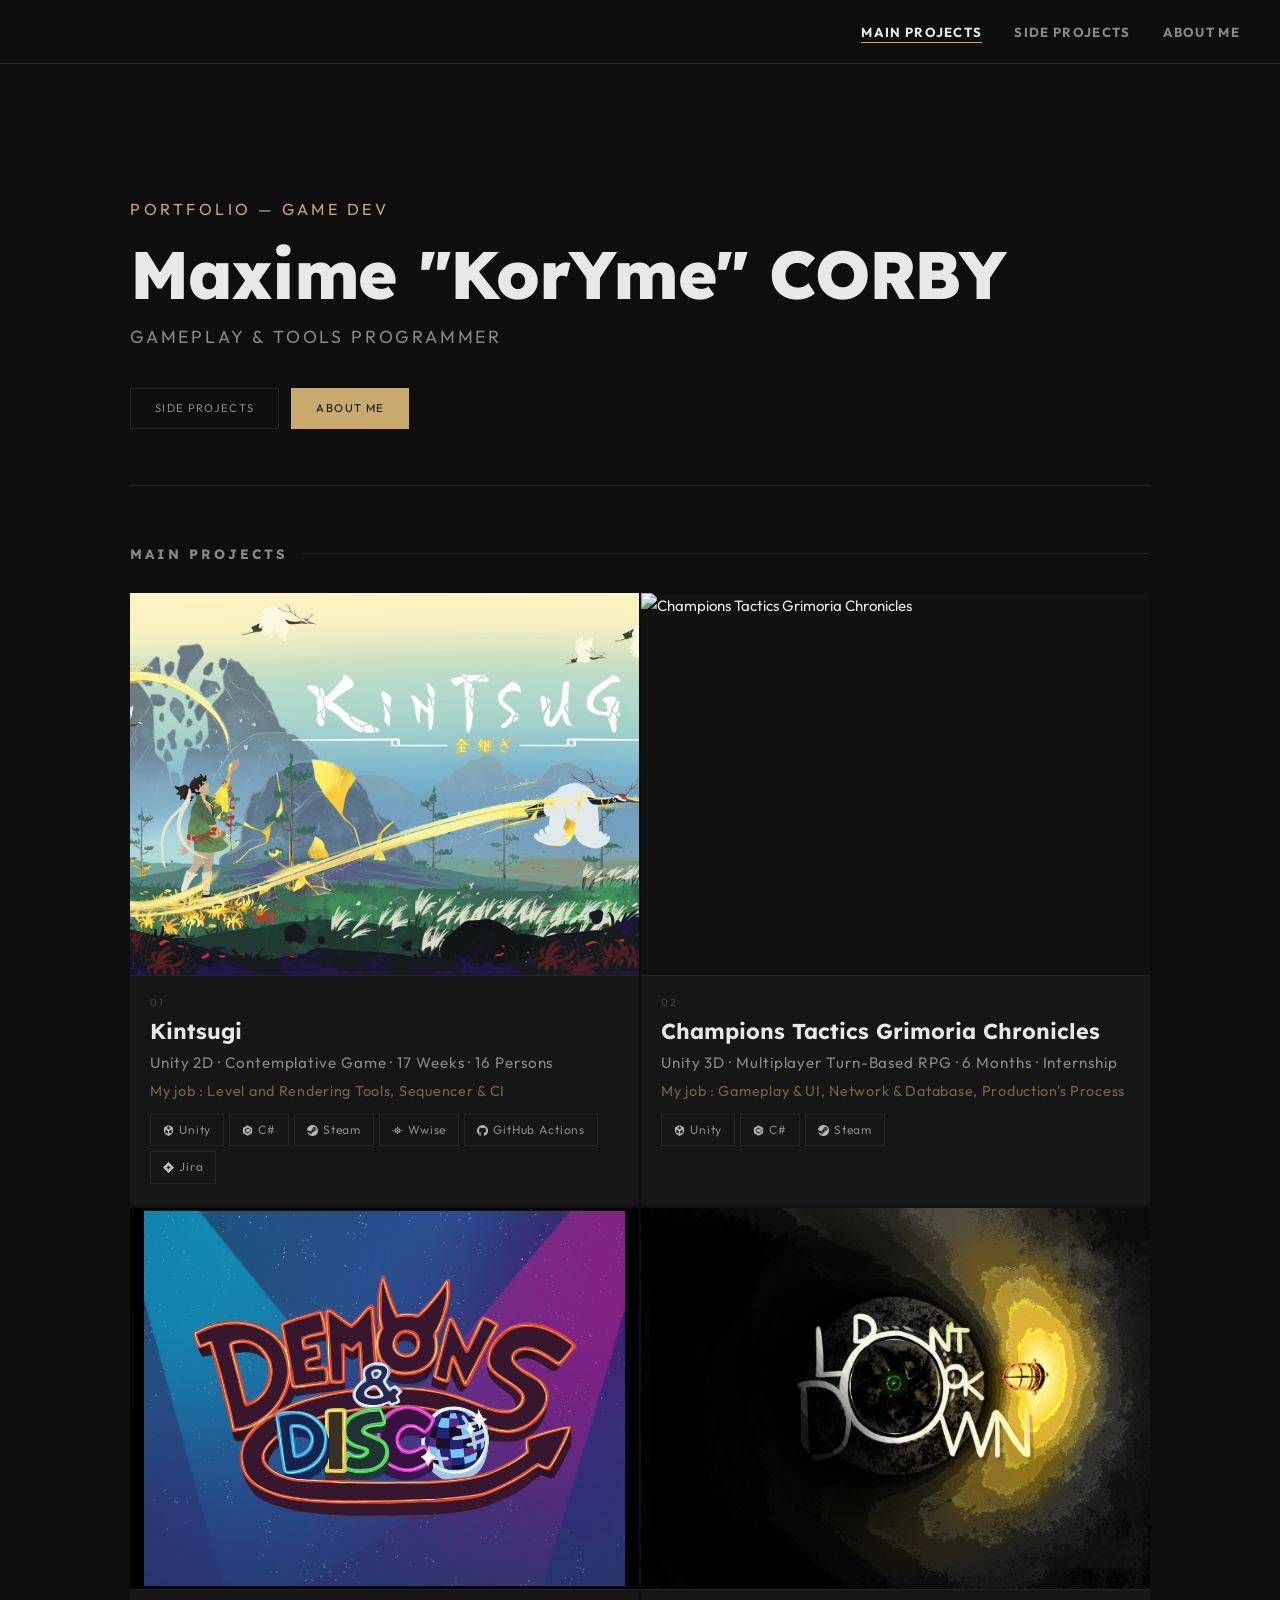
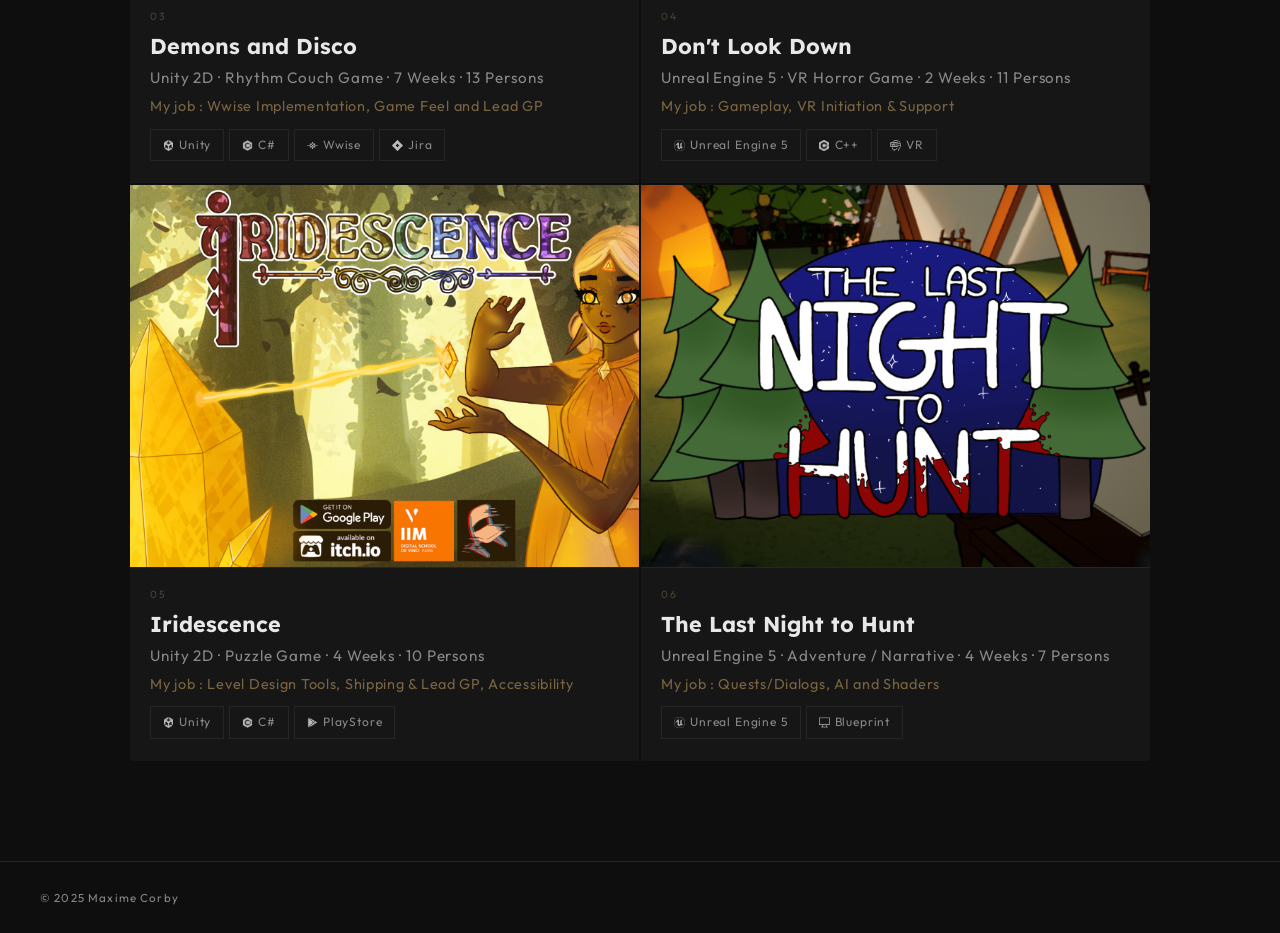
==== index.html @ 804dc87a "Removing unused variable" ====
<!DOCTYPE html>
<html lang="en">
<head>
  <meta charset="UTF-8"/>
  <meta name="viewport" content="width=device-width, initial-scale=1.0"/>
  <title>Maxime CORBY — Gameplay &amp; Tools Programmer</title>
  <link rel="icon" type="image/png" href="assets/about/photo.png">
  <link rel="stylesheet" href="style.css"/>
</head>
<body>

<nav>
  <ul class="nav-links">
    <li><a href="index.html">Main Projects</a></li>
    <li><a href="side-projects.html">Side Projects</a></li>
    <li><a href="about.html">About Me</a></li>
  </ul>
</nav>

<main class="page">
  <section class="hero reveal">
    <p class="hero-label">Portfolio — Game Dev</p>
    <h1>Maxime "KorYme" CORBY</h1>
    <p class="hero-sub">Gameplay &amp; Tools Programmer</p>
    <div class="hero-cta">
      <a href="side-projects.html" class="btn">Side Projects</a>
      <a href="about.html" class="btn primary">About Me</a>
    </div>
  </section>

  <div class="section-title reveal">Main Projects</div>
  <div class="project-grid two-col" id="main-grid"></div>
</main>

<footer>
  <span>© 2025 Maxime Corby</span>
</footer>
<div class="back-top">↑</div>

<script src="main.js"></script>
<script>
async function buildGrid() {
  const data = await fetch('projects.json').then(r => r.json());
  const grid = document.getElementById('main-grid');
  data.projects.filter(p => p.category === 'main').forEach((p, i) => {
    let thumb = `<div class="thumb-ph">[ ${p.title} ]</div>`;
    if (p.thumbnail) {
      if (p.thumbnailGif) {
        thumb = `<img class="img-still" src="${p.thumbnail}" alt="${p.title}" loading="lazy">
             <img class="img-gif"   src="${p.thumbnailGif}" alt="${p.title}" loading="lazy">`;
      } else {
        thumb = `<img src="${p.thumbnail}" alt="${p.title}" loading="lazy" style="width:100%;height:100%;object-fit:cover;">`;
      }
    }
    const techBadges = techBadgeHTML(p.technologies, 'tech-badge');

    const a = document.createElement('a');
    a.href = `project.html?id=${p.id}`;
    a.className = 'card reveal' + (i>0 ? ` rd${Math.min(i,3)}` : '');
    a.innerHTML = `
      <div class="card-thumb">
        ${thumb}
      </div>
      <div class="card-body">
        <div class="card-idx">${String(i+1).padStart(2,'0')}</div>
        <div class="card-title">${p.title}</div>
        <div class="card-meta">${p.engine} · ${p.genre} · ${p.duration} · ${p.teamSize}</div>
        <div class="card-role">My job : ${p.role}</div>
        <div class="card-tech-row">${techBadges}</div>
      </div>`;
    grid.appendChild(a);
  });
  revealAll(grid);
}
buildGrid();
</script>
</body>
</html>
---- style.css ----
/* ============================================================
   MAXIME CORBY — Portfolio V3
   DA : Space Mono + Syne, dark #0e0e0e, accent gold
   ============================================================ */

@import url('https://fonts.googleapis.com/css2?family=Lexend:wght@400;600;700;800&family=Outfit:wght@400;600;700;800&display=swap');

:root {
  --bg:       #0e0e0e;
  --surface:  #161616;
  --border:   #252525;
  --text:     #e8e8e8;
  --mi-muted: #b6b6b6;
  --muted:    #888;
  --accent:   #c8a96e;
  --accent-d: #7a6540;
  --fs:       'Lexend', sans-serif;
  --fm:       'Outfit', sans-serif;
  --nav-h:    64px;
  --max-w:    1100px;
  --ease:     cubic-bezier(.25,.46,.45,.94);
}

*, *::before, *::after { box-sizing: border-box; margin: 0; padding: 0; }
html { scroll-behavior: smooth; }
body {
  background: var(--bg);
  color: var(--text);
  font-family: var(--fm);
  font-size: 15px;
  line-height: 1.7;
  -webkit-font-smoothing: antialiased;
  overflow-x: hidden;
}
img { display: block; max-width: 100%; }
a   { color: inherit; text-decoration: none; }

/* ── NAV ───────────────────────────────────────────── */
nav {
  position: fixed; top: 0; left: 0; right: 0;
  height: var(--nav-h);
  display: flex; align-items: center; justify-content: flex-end;
  gap: 48px; 
  padding: 0 40px;
  background: rgba(14,14,14,.9);
  backdrop-filter: blur(12px);
  border-bottom: 1px solid var(--border);
  z-index: 100;
}
.nav-logo {
  font-family: var(--fs); font-weight: 800; font-size: 1.05rem;
  letter-spacing: .06em; text-transform: uppercase;
  transition: color .2s;
}
.nav-logo:hover { color: var(--accent); }
.nav-links { display: flex; gap: 32px; list-style: none; }
.nav-links a {
  font-size: .82rem; letter-spacing: .1em; text-transform: uppercase;
  color: var(--muted); position: relative; transition: color .2s; font-weight: 700;
}
.nav-links a::after {
  content: ''; position: absolute; bottom: -3px; left: 0; right: 0;
  height: 1px; background: var(--accent);
  transform: scaleX(0); transition: transform .25s var(--ease);
}
.nav-links a:hover, .nav-links a.active { color: var(--text); }
.nav-links a:hover::after, .nav-links a.active::after { transform: scaleX(1); }

/* ── PAGE WRAPPER ──────────────────────────────────── */
.page {
  padding-top: calc(var(--nav-h) + 60px);
  padding-bottom: 100px;
  max-width: var(--max-w);
  margin: 0 auto;
  padding-left: 40px;
  padding-right: 40px;
}

/* ── HERO ──────────────────────────────────────────── */
.hero { padding: 72px 0 56px; border-bottom: 1px solid var(--border); margin-bottom: 56px; }
.hero-label {
  font-size: 1rem; letter-spacing: .22em; text-transform: uppercase;
  color: var(--accent); margin-bottom: 16px;
}
.hero h1 {
  font-family: var(--fs); font-size: clamp(2.6rem,5.5vw,4.2rem);
  font-weight: 800; letter-spacing: -.02em; line-height: 1.05; margin-bottom: 12px;
}
.hero-sub {
  font-size: 1.1rem; letter-spacing: .16em; text-transform: uppercase;
  color: var(--muted); margin-bottom: 36px;
}
.hero-cta { display: flex; gap: 12px; flex-wrap: wrap; }

/* ── BUTTONS ───────────────────────────────────────── */
.btn {
  display: inline-block; padding: 10px 24px;
  font-family: var(--fm); font-size: .7rem; letter-spacing: .12em; text-transform: uppercase;
  border: 1px solid var(--border); color: var(--muted);
  transition: border-color .2s, color .2s, background .2s;
}
.btn:hover { border-color: var(--accent); color: var(--accent); }
.btn.primary { background: var(--accent); border-color: var(--accent); color: #0e0e0e; }
.btn.primary:hover { background: transparent; color: var(--accent); }

.btn-link {
  background: var(--accent);
  border-color: var(--accent);
  color: #0e0e0e;
}
.btn-link:hover {
  background: transparent;
  color: var(--accent);
}

/* ── SECTION TITLE ─────────────────────────────────── */
.section-title {
  font-family: var(--fs); font-size: .85rem; font-weight: 700;
  letter-spacing: .22em; text-transform: uppercase; color: var(--muted);
  margin-bottom: 28px;
  display: flex; align-items: center; gap: 14px;
}
.section-title::after { content: ''; flex: 1; height: 1px; background: var(--border); }

/* ── PROJECT GRID ──────────────────────────────────── */
.project-grid {
  display: grid; grid-template-columns: repeat(auto-fill, minmax(320px, 1fr));
  gap: 2px;
}
.project-grid.two-col   { grid-template-columns: repeat(2, 1fr); }
.project-grid.three-col { grid-template-columns: repeat(3, 1fr); }

/* ── CARD ──────────────────────────────────────────── */
.card {
  display: block; background: var(--surface);
  position: relative; overflow: hidden; cursor: pointer;
}

/* Thumbnail */
.card-thumb {
  position: relative; aspect-ratio: 4/3; overflow: hidden; background: #111;
}
.card-thumb .img-still,
.card-thumb .img-gif {
  position: absolute; inset: 0; width: 100%; height: 100%;
  object-fit: cover;
  transition: transform .6s var(--ease), opacity .3s;
}
.card-thumb .img-gif   { opacity: 0; }
.card-thumb .img-still { opacity: 1; }
.card:hover .card-thumb .img-gif   { opacity: 1; }
.card:hover .card-thumb .img-still { opacity: 0; }
.card:hover .card-thumb .img-still,
.card:hover .card-thumb .img-gif   { transform: scale(1.04); }

/* Dark overlay on hover */
.card-thumb::after {
  content: ''; position: absolute; inset: 0;
  background: rgba(14,14,14,.55); opacity: 0; transition: opacity .3s;
  z-index: 1;
}
.card:hover .card-thumb::after { opacity: 1; }

/* Overlay info — titre + meta visible au hover */
.card-overlay {
  position: absolute; inset: 0; z-index: 2;
  display: flex; flex-direction: column; justify-content: flex-end;
  padding: 20px;
  opacity: 0; transform: translateY(8px);
  transition: opacity .3s var(--ease), transform .3s var(--ease);
}
.card:hover .card-overlay { opacity: 1; transform: translateY(0); }
.card-overlay-title {
  font-family: var(--fs); font-size: 1.25rem; font-weight: 800;
  color: #fff; line-height: 1.15; margin-bottom: 4px;
  text-shadow: 0 1px 8px rgba(0,0,0,.8);
}
.card-overlay-meta {
  font-size: .75rem; letter-spacing: .08em; color: rgba(255,255,255,.7);
  text-shadow: 0 1px 6px rgba(0,0,0,.8);
}
.card-overlay-role {
  font-size: .72rem; letter-spacing: .06em; color: var(--accent);
  margin-top: 3px; text-shadow: 0 1px 6px rgba(0,0,0,.8);
}

/* Tech chips in overlay */
.card-overlay-techs {
  display: flex; flex-wrap: wrap; gap: 5px; margin-top: 8px;
}
.card-overlay-techs .chip {
  display: flex; align-items: center; gap: 4px;
  padding: 2px 8px; background: rgba(14,14,14,.75);
  border: 1px solid rgba(200,169,110,.4);
  font-size: .55rem; letter-spacing: .08em; color: var(--accent);
  backdrop-filter: blur(4px);
}
.chip svg { width: 10px; height: 10px; fill: currentColor; }

/* Placeholder */
.thumb-ph {
  position: absolute; inset: 0;
  display: flex; align-items: center; justify-content: center;
  font-size: .6rem; letter-spacing: .1em; color: var(--border);
}

/* Card body (always visible) */
.card-body { padding: 18px 20px 22px; border-top: 1px solid var(--border); }
.card-idx  { font-size: .65rem; letter-spacing: .16em; color: rgba(200,169,110,.3); margin-bottom: 7px; }
.card-title {
  font-family: var(--fs); font-size: 1.35rem; font-weight: 700;
  line-height: 1.2; margin-bottom: 7px; transition: color .2s;
}
.card:hover .card-title { color: var(--accent); }
.card-meta  { font-size: .95rem; letter-spacing: .06em; color: var(--muted); line-height: 1.6; margin-bottom: 4px; }
.card-role  { font-size: .9rem; letter-spacing: .05em; color: var(--accent-d); }

/* Tech badges in card body */
.card-tech-row {
  display: flex; flex-wrap: wrap; gap: 5px; margin-top: 10px;
}
.card-tech-row .tech-badge {
  display: flex; align-items: center; gap: 5px;
  padding: 5px 12px; border: 1px solid var(--border);
  font-size: .75rem; letter-spacing: .07em; color: var(--muted);
  transition: border-color .2s, color .2s;
}
.card-tech-row .tech-badge svg { width: 14px; height: 14px; fill: currentColor; flex-shrink: 0; }
.card:hover .card-tech-row .tech-badge { border-color: rgba(200,169,110,.3); color: var(--accent); }

/* ── PROJECT PAGE ──────────────────────────────────── */
.proj-header {
  padding-bottom: 52px; border-bottom: 1px solid var(--border); margin-bottom: 60px;
}
.proj-back {
  display: inline-flex; align-items: center; gap: 8px;
  font-size: .85rem; letter-spacing: .14em; text-transform: uppercase;
  color: var(--muted); margin-bottom: 36px; transition: color .2s, gap .2s;
}
.proj-back:hover { color: var(--accent); gap: 12px; }

.proj-meta-row { display: flex; align-items: center; gap: 12px; margin-bottom: 16px; }
.proj-year { font-size: .85rem; letter-spacing: .18em; text-transform: uppercase; color: var(--accent); }
.proj-badge {
  font-size: .58rem; letter-spacing: .14em; text-transform: uppercase;
  background: var(--accent); color: #0e0e0e; padding: 2px 10px;
}
.proj-header h1 {
  font-family: var(--fs); font-size: clamp(2.4rem,5.5vw,4rem);
  font-weight: 800; letter-spacing: -.02em; line-height: 1.0; margin-bottom: 14px;
}
.proj-tagline {
  font-size: 1.2rem;
  font-style: italic;
  color: var(--text);
  margin-top: 16px;
  margin-bottom: 24px;
}
.proj-specs {
  display: flex; gap: 28px; flex-wrap: wrap;
  font-size: .9rem; letter-spacing: .08em; color: var(--muted);
}
.proj-specs strong { color: var(--text); }

/* Context */
.proj-ctx {
  display: grid; grid-template-columns: 1fr 1fr;
  gap: 52px; padding-bottom: 60px;
  border-bottom: 1px solid var(--border); margin-bottom: 72px;
}
.proj-ctx h3 {
  font-family: var(--fs); font-size: .58rem; font-weight: 700;
  letter-spacing: .2em; text-transform: uppercase; color: var(--muted); margin-bottom: 12px;
}
.proj-ctx p { font-size: .9rem; color: var(--muted); line-height: 1.9; }
.tech-tags { display: flex; flex-wrap: wrap; gap: 7px; margin-top: 4px; }
.tech-tag {
  display: flex; align-items: center; gap: 6px;
  font-size: .8rem; letter-spacing: .08em; text-transform: uppercase;
  color: var(--muted); border: 1px solid var(--border); padding: 7px 16px;
  transition: border-color .2s, color .2s;
}
.tech-tag svg { width: 16px; height: 16px; fill: currentColor; flex-shrink: 0; }
.tech-tag:hover { border-color: var(--accent); color: var(--accent); }

/* Section */
.proj-section { margin-bottom: 72px; padding-bottom: 72px; border-bottom: 1px solid var(--border); }
.proj-section:last-of-type { border-bottom: none; }
.proj-section-inner {
  display: grid; grid-template-columns: 200px 1fr;
  gap: 56px; align-items: start;
}
.proj-section-label { position: sticky; top: calc(var(--nav-h) + 20px); }
.proj-section-label .s-num {
  font-size: .52rem; letter-spacing: .18em; color: rgba(200,169,110,.25);
  display: block; margin-bottom: 8px;
}
.proj-section-label h2 {
  font-family: var(--fs); font-size: 1.45rem; font-weight: 800; line-height: 1.15;
}
.proj-section-content p {
  font-size: 1rem; color: var(--mi-muted); line-height: 1.65;
  margin-bottom: 28px; max-width: 640px;
}

/* Image layouts */
.proj-imgs { margin-top: 4px; }
.imgs-1 .proj-img { width: 100%; aspect-ratio: 16/9; object-fit: cover; background: var(--surface); display: block; }
.imgs-2 { display: grid; grid-template-columns: 1fr 1fr; gap: 2px; }
.imgs-2 .proj-img { width: 100%; aspect-ratio: 16/10; object-fit: cover; background: var(--surface); display: block; }
.imgs-3 { display: grid; grid-template-columns: 1fr 1fr; gap: 2px; }
.imgs-3 .proj-img:first-child { grid-column: 1/-1; width: 100%; aspect-ratio: 16/7; object-fit: cover; background: var(--surface); display: block; }
.imgs-3 .proj-img:not(:first-child) { width: 100%; aspect-ratio: 16/10; object-fit: cover; background: var(--surface); display: block; }
.img-ph {
  width: 100%; aspect-ratio: 16/9; background: var(--surface);
  border: 1px dashed var(--border);
  display: flex; align-items: center; justify-content: center;
  font-size: .6rem; letter-spacing: .1em; color: var(--border);
}

/* Video layouts */
video.proj-img { object-fit: cover; }

/* YouTube embed */
.yt-wrap {
  margin-bottom: 72px;
  padding-bottom: 72px;
  border-bottom: 1px solid var(--border);
}
.yt-wrap h3 {
  font-family: var(--fs); font-size: .62rem; font-weight: 700;
  letter-spacing: .2em; text-transform: uppercase; color: var(--muted); margin-bottom: 16px;
}
.yt-frame {
  position: relative; width: 100%; aspect-ratio: 16/9; background: #000;
  overflow: hidden;
}
.yt-frame iframe {
  position: absolute; inset: 0; width: 100%; height: 100%; border: 0;
}

/* Related */
.related { margin-top: 80px; padding-top: 36px; border-top: 1px solid var(--border); }

/* ── ABOUT PAGE ────────────────────────────────────── */
.about-layout {
  display: grid; grid-template-columns: 280px 1fr;
  gap: 72px; align-items: start; padding-top: 24px;
}
.about-left { position: sticky; top: calc(var(--nav-h) + 24px); }
.portrait-wrap {
  aspect-ratio: 1/1; overflow: hidden;
  background: var(--surface); border: 1px solid var(--border); margin-bottom: 22px;
}
.portrait-wrap img { width: 100%; height: 100%; object-fit: cover; }
.portrait-ph {
  width: 100%; aspect-ratio: 1/1;
  background: var(--surface); border: 1px solid var(--border);
  display: flex; align-items: center; justify-content: center;
  font-size: .62rem; letter-spacing: .1em; color: var(--border); margin-bottom: 22px;
}
.about-name { font-family: var(--fs); font-size: 1.35rem; font-weight: 800; margin-bottom: 4px; }
.about-role { font-size: .72rem; letter-spacing: .16em; text-transform: uppercase; color: var(--accent); }
.about-contacts { margin-top: 24px; padding-top: 20px; border-top: 1px solid var(--border); display: flex; flex-direction: column; gap: 8px; }
.about-contacts a { font-size: .95rem; color: var(--muted); transition: color .2s; }
.about-contacts a:hover { color: var(--accent); }

.about-right h3 {
  font-family: var(--fs); font-size: .82rem; font-weight: 700;
  letter-spacing: .2em; text-transform: uppercase; color: var(--accent);
  margin-bottom: 12px; margin-top: 44px;
}
.about-right h3:first-child { margin-top: 0; }
.about-right p { font-size: 1rem; color: var(--mi-muted); line-height: 1.6; margin-bottom: 14px; max-width: 560px; }

/* Canva embed */
.canva-wrap {
  margin-top: 44px; padding-top: 44px; border-top: 1px solid var(--border);
}
.canva-wrap h3 {
  font-family: var(--fs); font-size: .6rem; font-weight: 700;
  letter-spacing: .2em; text-transform: uppercase; color: var(--accent);
  margin-bottom: 16px; margin-top: 0;
}
.canva-frame {
  position: relative; width: 100%; aspect-ratio: 3/4; max-height: 700px;
  background: var(--surface); border: 1px solid var(--border);
  overflow: hidden;
}
.canva-frame iframe {
  position: absolute; inset: 0; width: 100%; height: 100%; border: 0;
}
.canva-fallback {
  display: flex; flex-direction: column; align-items: center; justify-content: center;
  height: 100%; gap: 12px; color: var(--muted); font-size: .72rem; letter-spacing: .08em;
}
.canva-fallback a { color: var(--accent); border-bottom: 1px solid var(--accent); padding-bottom: 2px; transition: opacity .2s; }
.canva-fallback a:hover { opacity: .7; }

/* ── FOOTER ────────────────────────────────────────── */
footer {
  border-top: 1px solid var(--border); padding: 26px 40px;
  display: flex; justify-content: space-between; align-items: center;
  font-size: .72rem; letter-spacing: .1em; color: var(--muted);
}
.footer-links { display: flex; gap: 28px; }
.footer-links a { transition: color .2s; }
.footer-links a:hover { color: var(--accent); }

/* ── BACK TO TOP ───────────────────────────────────── */
.back-top {
  position: fixed; bottom: 28px; right: 28px;
  width: 40px; height: 40px; border: 1px solid var(--border);
  background: var(--bg); display: flex; align-items: center; justify-content: center;
  font-size: .72rem; color: var(--muted); cursor: pointer;
  opacity: 0; pointer-events: none;
  transition: opacity .3s, border-color .2s, color .2s; z-index: 90;
}
.back-top.show { opacity: 1; pointer-events: auto; }
.back-top:hover { border-color: var(--accent); color: var(--accent); }

/* ── REVEAL ────────────────────────────────────────── */
.reveal { opacity: 0; transform: translateY(22px); transition: opacity .6s var(--ease), transform .6s var(--ease); }
.reveal.visible { opacity: 1; transform: none; }
.rd1 { transition-delay: .08s; }
.rd2 { transition-delay: .16s; }
.rd3 { transition-delay: .24s; }

/* ── RESPONSIVE ────────────────────────────────────── */
@media (max-width: 900px) {
  .project-grid.two-col, .project-grid.three-col { grid-template-columns: repeat(2, 1fr); }
  .proj-section-inner { grid-template-columns: 1fr; gap: 20px; }
  .proj-section-label { position: static; }
  .proj-ctx { grid-template-columns: 1fr; gap: 32px; }
  .about-layout { grid-template-columns: 1fr; }
  .about-left { position: static; display: grid; grid-template-columns: 200px 1fr; gap: 24px; align-items: start; }
  .portrait-wrap, .portrait-ph { max-width: 200px; }
}
@media (max-width: 850px) {
  .related .project-grid {
    grid-template-columns: 1fr !important;
  }
}
@media (max-width: 600px) {
  nav { padding: 0 20px; }
  .nav-links { gap: 18px; }
  .page { padding-left: 20px; padding-right: 20px; }
  .project-grid, .project-grid.two-col, .project-grid.three-col { grid-template-columns: 1fr; }
  footer { padding: 22px 20px; flex-direction: column; gap: 14px; text-align: center; }
  .imgs-2, .imgs-3 { grid-template-columns: 1fr; }
  .imgs-3 .proj-img:first-child { grid-column: auto; aspect-ratio: 16/10; }
}
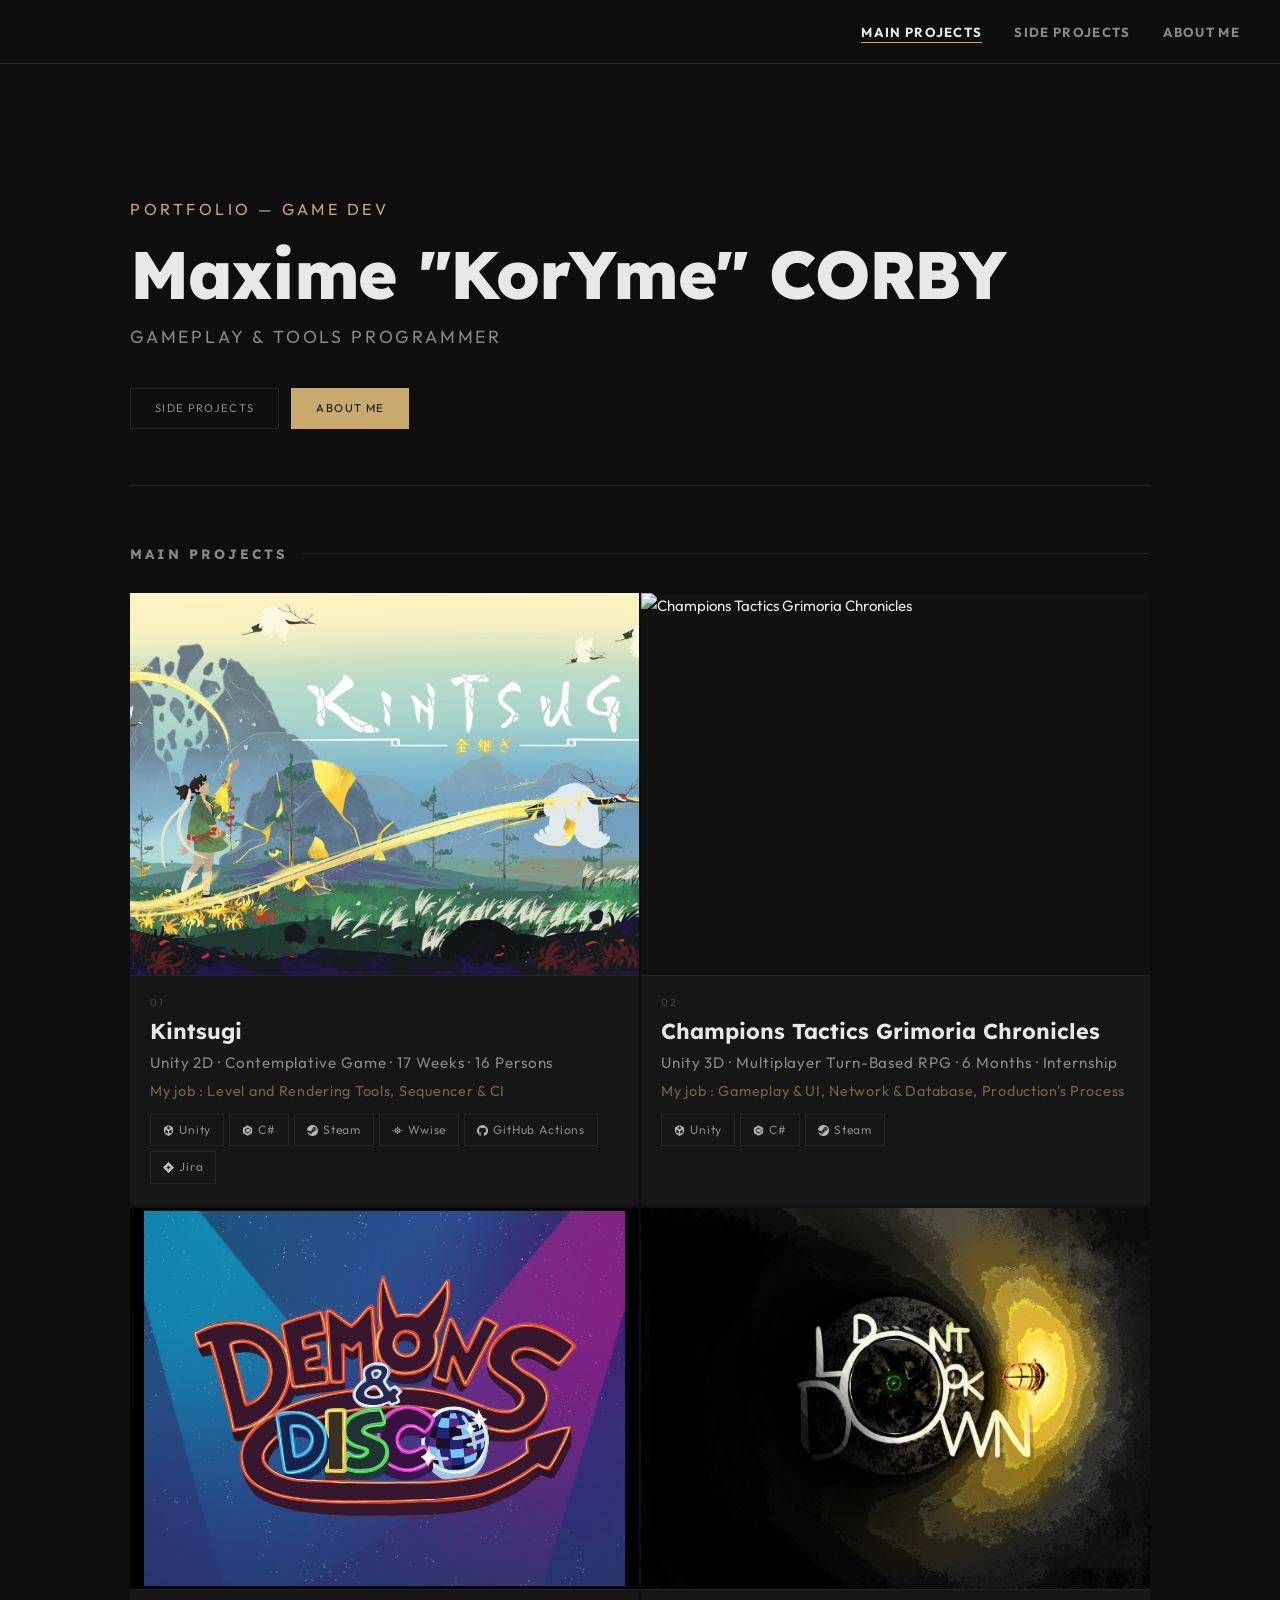
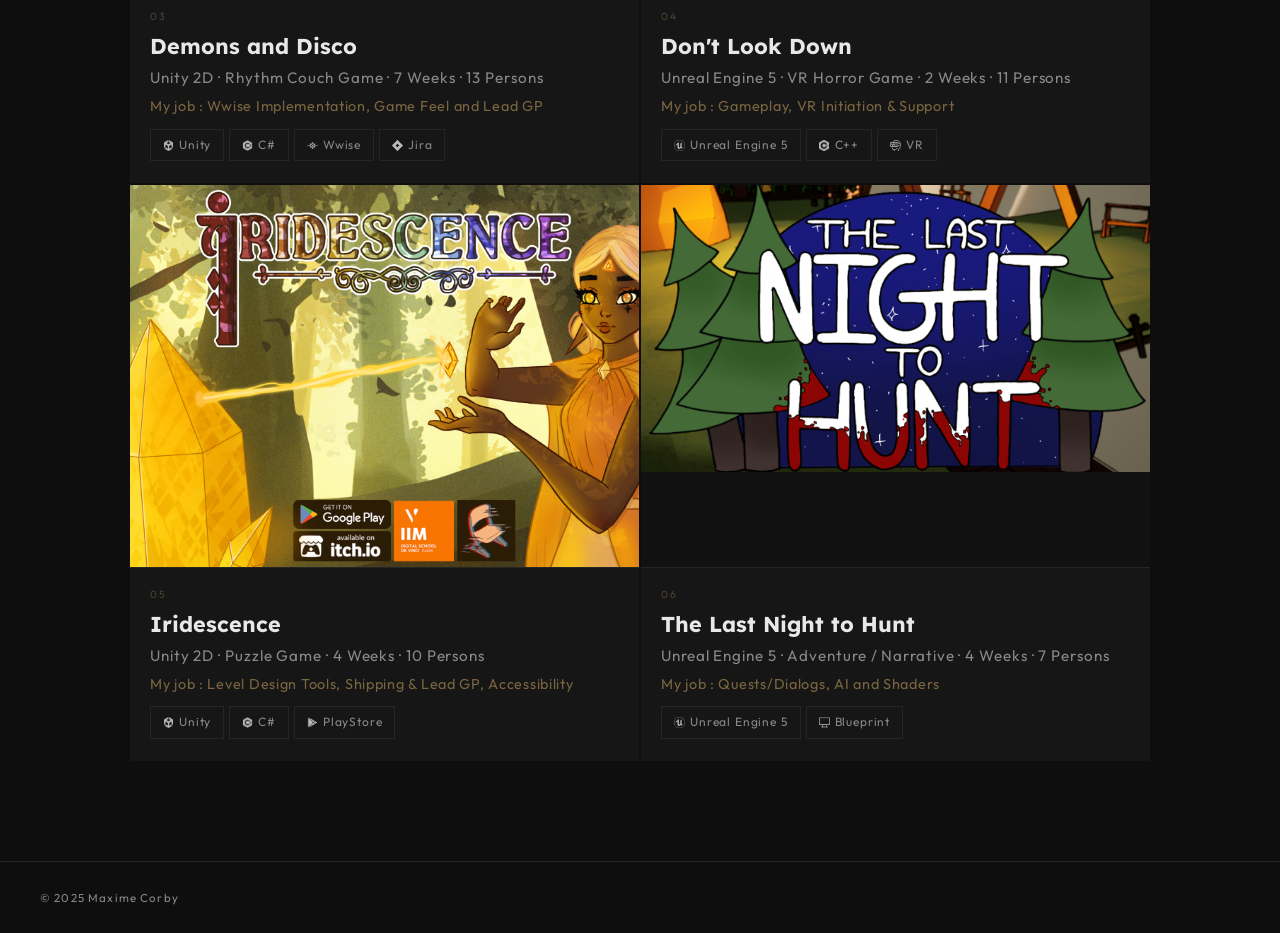
==== commit b61eb559: "Thumbnail image handler for mp4 and display mode" ====
--- a/index.html
+++ b/index.html
@@ -59,7 +59,7 @@
     a.className = 'card reveal' + (i>0 ? ` rd${Math.min(i,3)}` : '');
     a.innerHTML = `
       <div class="card-thumb">
-        ${thumb}
+        ${buildThumb(p)}
       </div>
       <div class="card-body">
         <div class="card-idx">${String(i+1).padStart(2,'0')}</div>
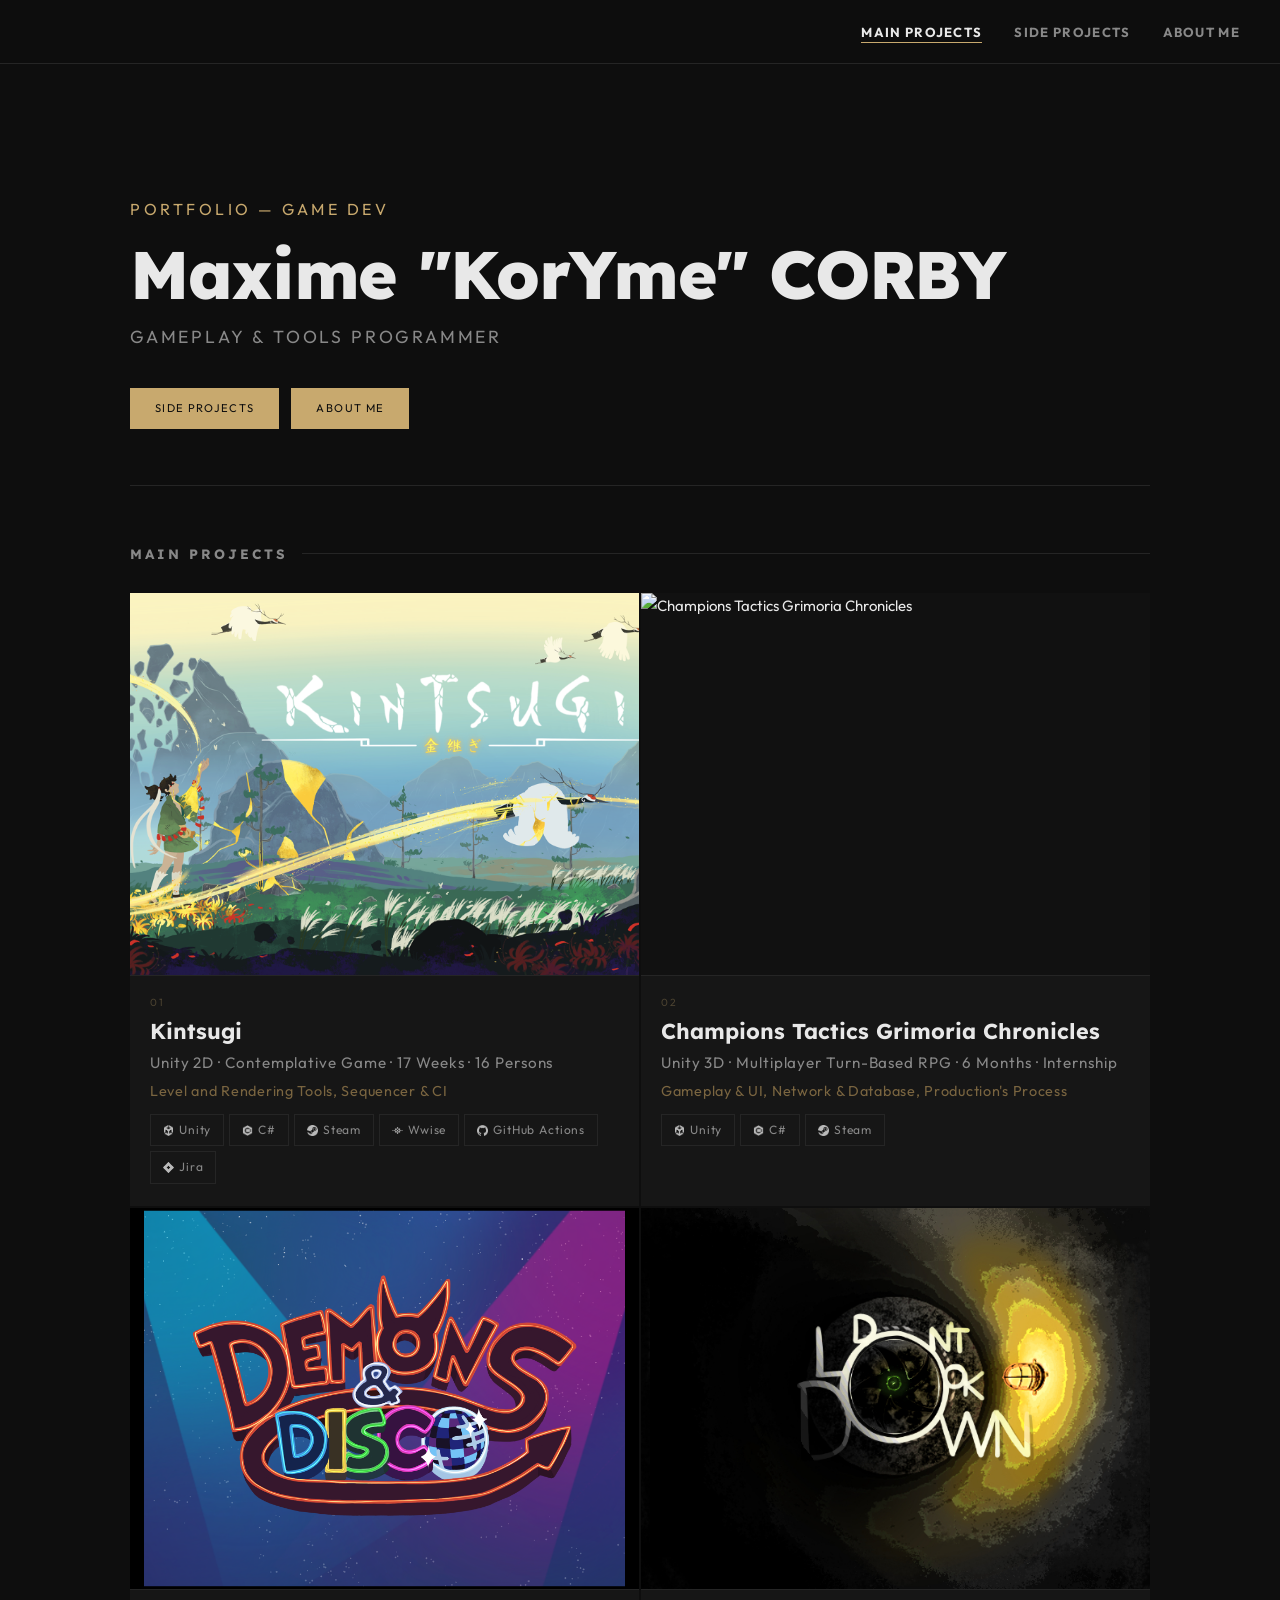
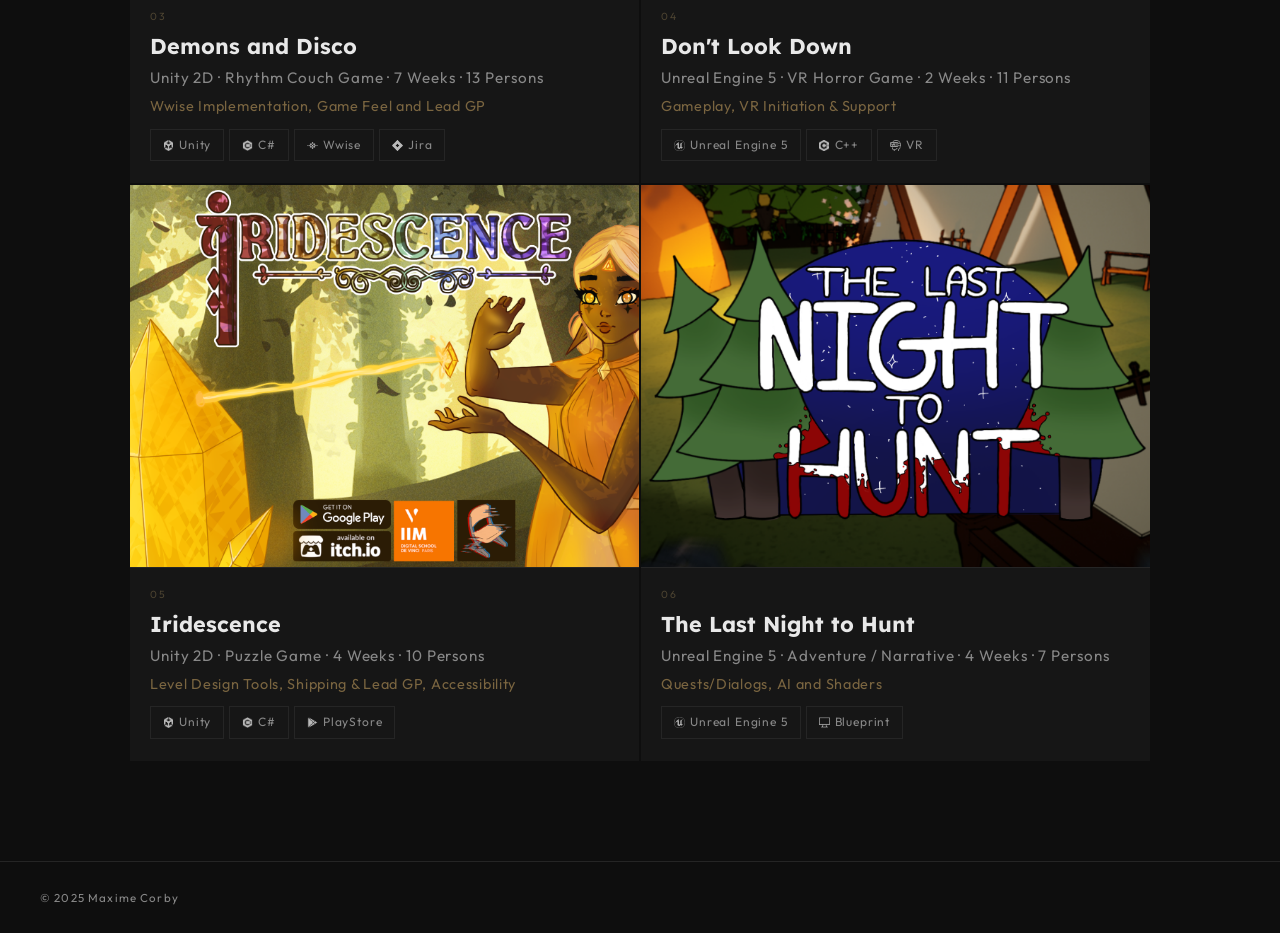
==== commit 37aafbc9: "Side Project button + My job text in projects cards + Consistency for you may also like cards" ====
--- a/index.html
+++ b/index.html
@@ -23,7 +23,7 @@
     <h1>Maxime "KorYme" CORBY</h1>
     <p class="hero-sub">Gameplay &amp; Tools Programmer</p>
     <div class="hero-cta">
-      <a href="side-projects.html" class="btn">Side Projects</a>
+      <a href="side-projects.html" class="btn primary">Side Projects</a>
       <a href="about.html" class="btn primary">About Me</a>
     </div>
   </section>
@@ -43,15 +43,6 @@
   const data = await fetch('projects.json').then(r => r.json());
   const grid = document.getElementById('main-grid');
   data.projects.filter(p => p.category === 'main').forEach((p, i) => {
-    let thumb = `<div class="thumb-ph">[ ${p.title} ]</div>`;
-    if (p.thumbnail) {
-      if (p.thumbnailGif) {
-        thumb = `<img class="img-still" src="${p.thumbnail}" alt="${p.title}" loading="lazy">
-             <img class="img-gif"   src="${p.thumbnailGif}" alt="${p.title}" loading="lazy">`;
-      } else {
-        thumb = `<img src="${p.thumbnail}" alt="${p.title}" loading="lazy" style="width:100%;height:100%;object-fit:cover;">`;
-      }
-    }
     const techBadges = techBadgeHTML(p.technologies, 'tech-badge');
 
     const a = document.createElement('a');
@@ -65,7 +56,7 @@
         <div class="card-idx">${String(i+1).padStart(2,'0')}</div>
         <div class="card-title">${p.title}</div>
         <div class="card-meta">${p.engine} · ${p.genre} · ${p.duration} · ${p.teamSize}</div>
-        <div class="card-role">My job : ${p.role}</div>
+        <div class="card-role">${p.role}</div>
         <div class="card-tech-row">${techBadges}</div>
       </div>`;
     grid.appendChild(a);
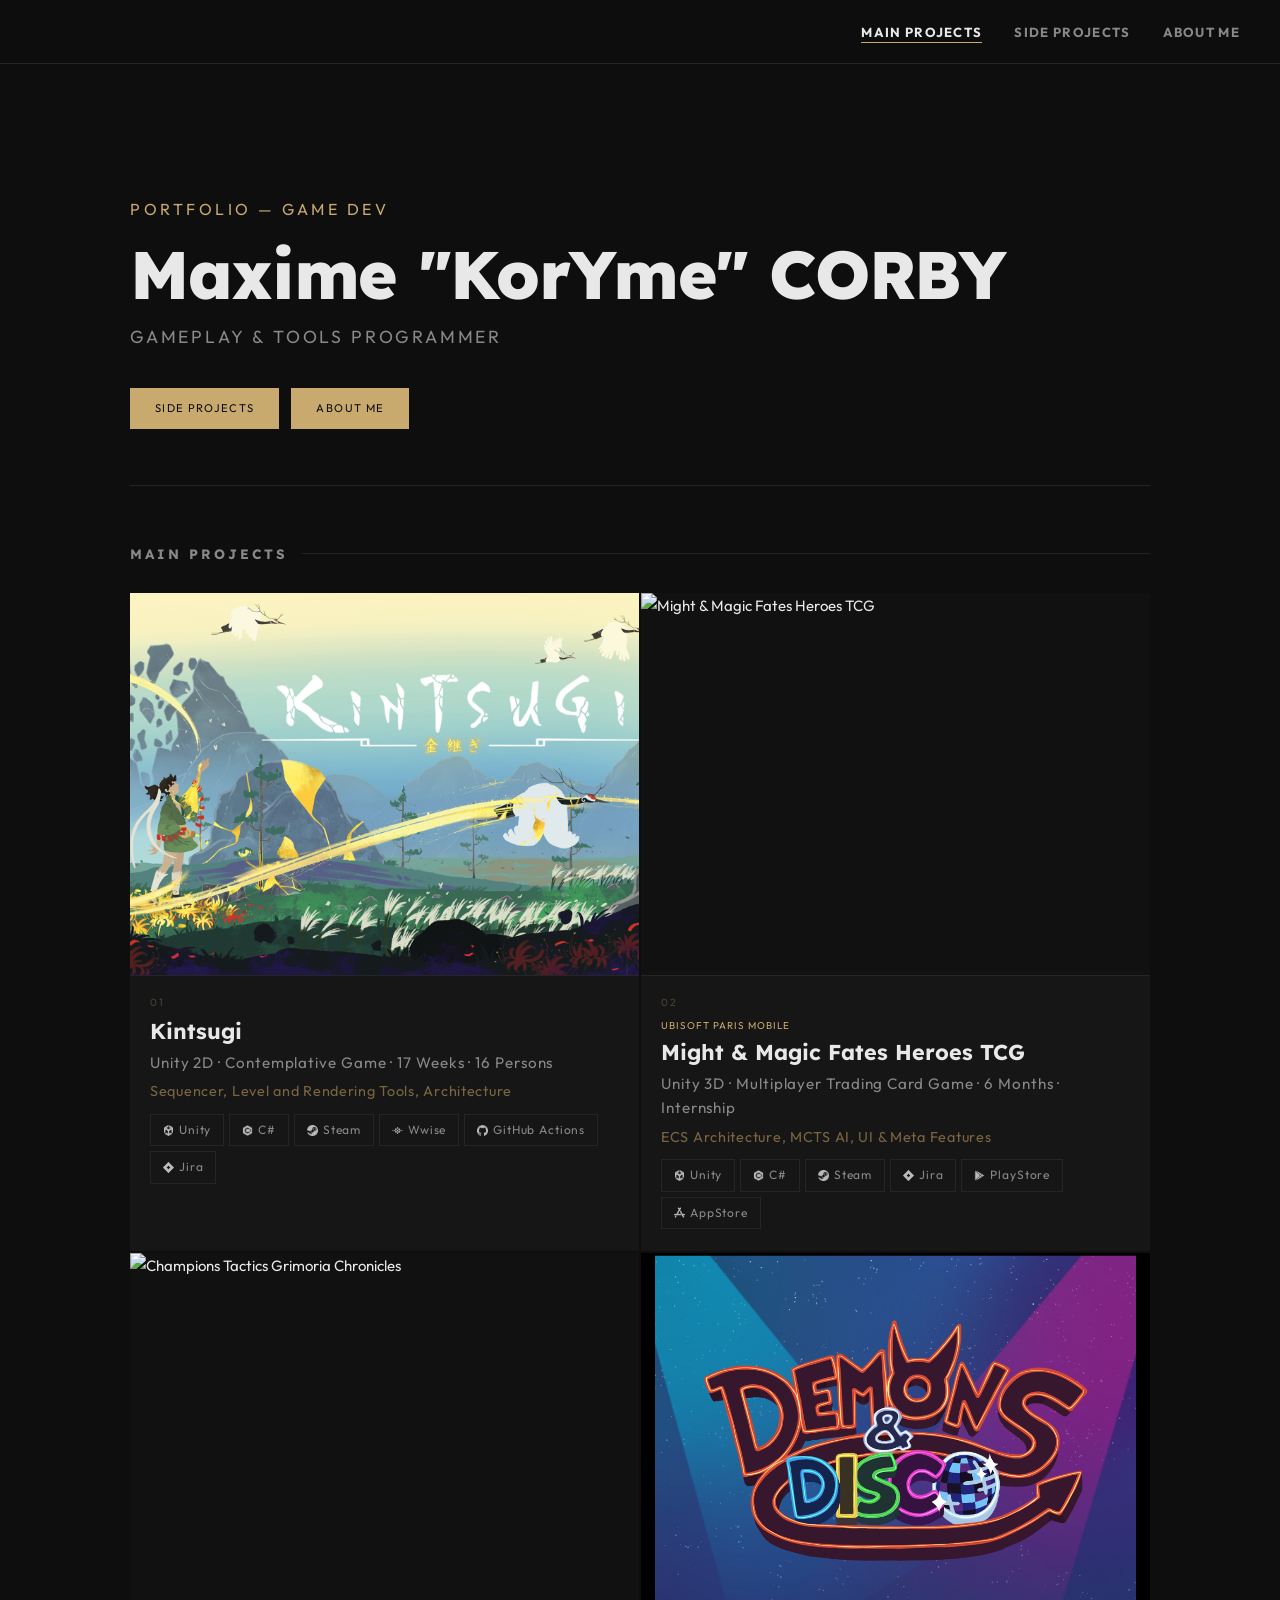
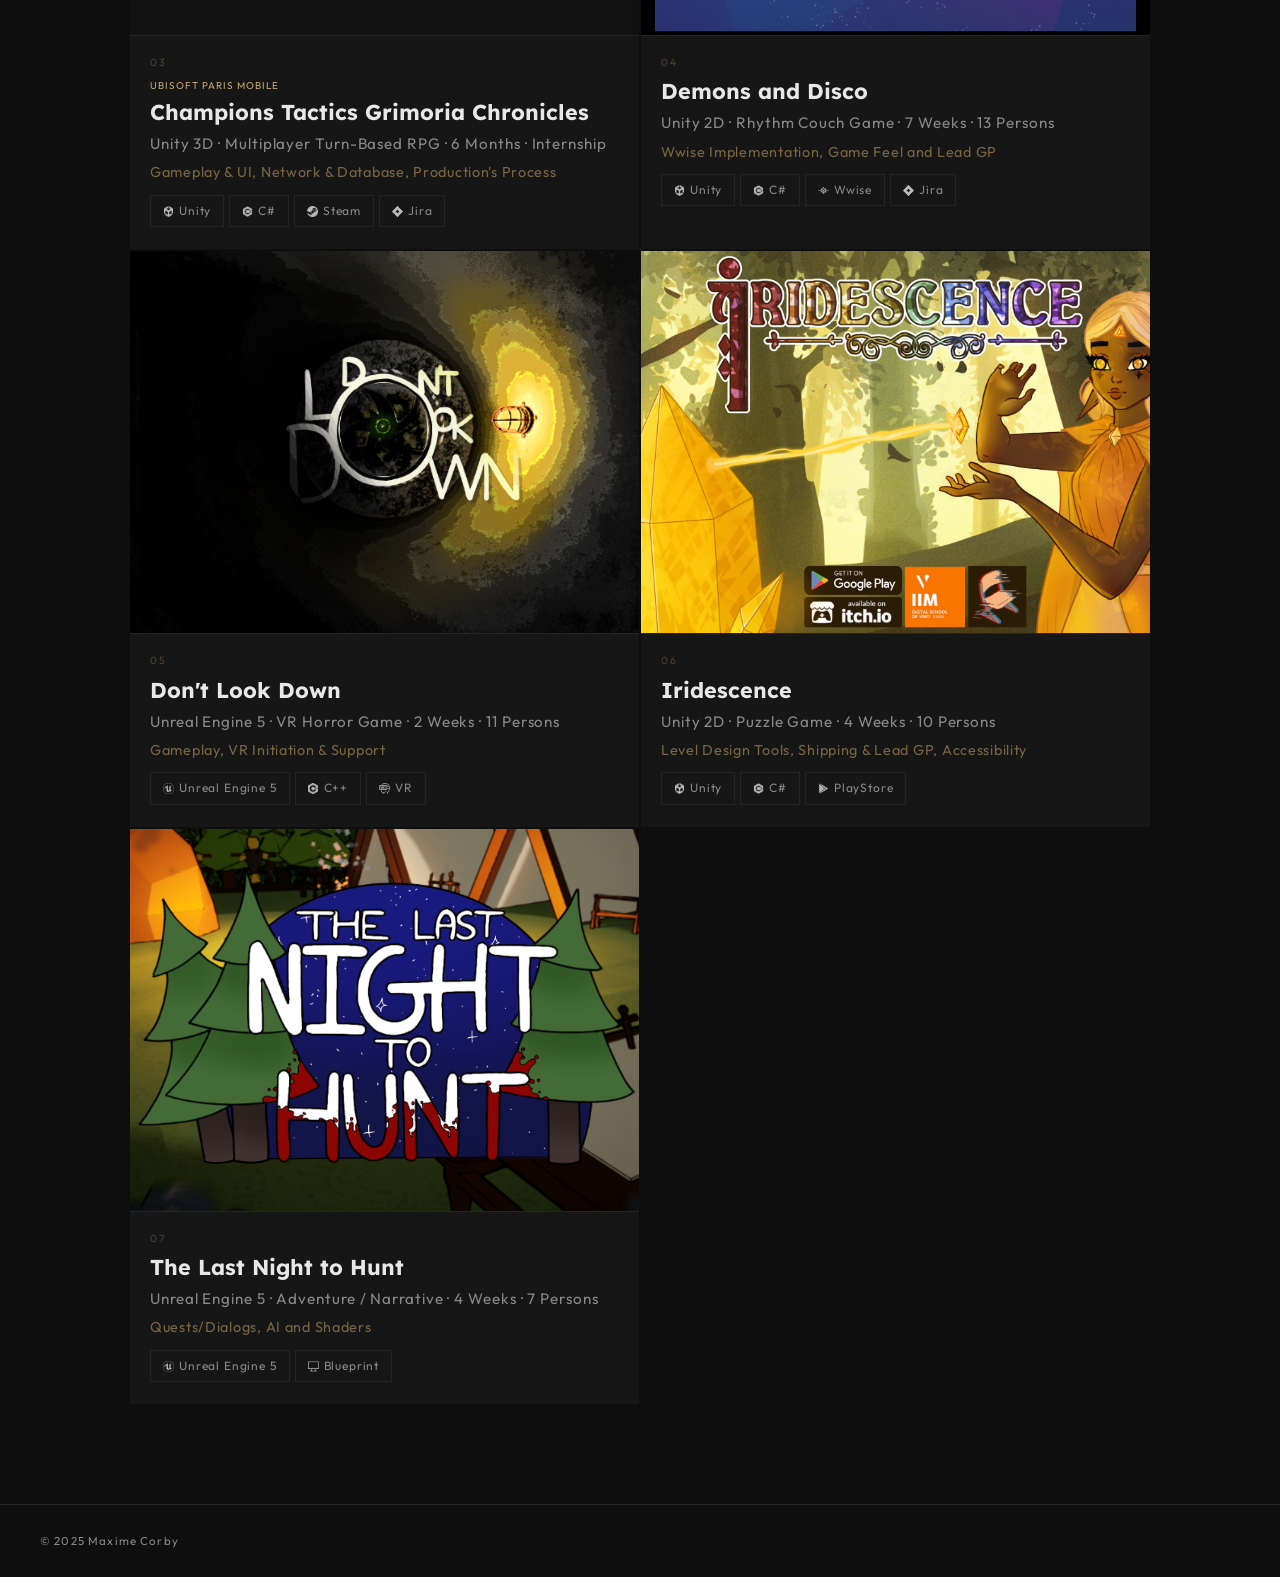
==== commit 0a0739d5: "Adding company name in projects" ====
--- a/index.html
+++ b/index.html
@@ -43,7 +43,9 @@
   const data = await fetch('projects.json').then(r => r.json());
   const grid = document.getElementById('main-grid');
   data.projects.filter(p => p.category === 'main').forEach((p, i) => {
-    const techBadges = techBadgeHTML(p.technologies, 'tech-badge');
+    const computedRole = (p.role && p.role.trim() !== '')
+            ? p.role
+            : (p.sections || []).map(s => s.title).join(', ');
 
     const a = document.createElement('a');
     a.href = `project.html?id=${p.id}`;
@@ -54,10 +56,11 @@
       </div>
       <div class="card-body">
         <div class="card-idx">${String(i+1).padStart(2,'0')}</div>
+        ${p.company ? `<div style="font-size:.62rem;letter-spacing:.1em;text-transform:uppercase;color:var(--accent);margin-bottom:4px;">${p.company}</div>` : ''}
         <div class="card-title">${p.title}</div>
         <div class="card-meta">${p.engine} · ${p.genre} · ${p.duration} · ${p.teamSize}</div>
-        <div class="card-role">${p.role}</div>
-        <div class="card-tech-row">${techBadges}</div>
+        <div class="card-role">${computedRole}</div>
+        <div class="card-tech-row">${techBadgeHTML(p.technologies, 'tech-badge')}</div>
       </div>`;
     grid.appendChild(a);
   });
--- a/style.css
+++ b/style.css
@@ -151,12 +151,12 @@
 .card:hover .card-thumb .img-gif   { opacity: 1; }
 .card:hover .card-thumb .img-still { opacity: 0; }
 .card:hover .card-thumb .img-still,
-.card:hover .card-thumb .img-gif   { transform: scale(1.04); }
+.card:hover .card-thumb .img-gif   { transform: scale(1.02); }
 
 /* Dark overlay on hover */
 .card-thumb::after {
   content: ''; position: absolute; inset: 0;
-  background: rgba(14,14,14,.55); opacity: 0; transition: opacity .3s;
+  background: rgba(14,14,14,.0); opacity: 0; transition: opacity .3s;
   z-index: 1;
 }
 .card:hover .card-thumb::after { opacity: 1; }
@@ -228,6 +228,20 @@
 .card-tech-row .tech-badge svg { width: 14px; height: 14px; fill: currentColor; flex-shrink: 0; }
 .card:hover .card-tech-row .tech-badge { border-color: rgba(200,169,110,.3); color: var(--accent); }
 
+.company-badge {
+  display: inline-flex;
+  align-items: center;
+  gap: 8px;
+  font-size: .72rem;
+  font-weight: 600;
+  letter-spacing: .12em;
+  text-transform: uppercase;
+  color: var(--accent);
+  border: 1px solid var(--accent-d);
+  padding: 4px 14px;
+  margin-bottom: 16px;
+}
+
 /* ── PROJECT PAGE ──────────────────────────────────── */
 .proj-header {
   padding-bottom: 52px; border-bottom: 1px solid var(--border); margin-bottom: 60px;
@@ -269,8 +283,13 @@
   border-bottom: 1px solid var(--border); margin-bottom: 72px;
 }
 .proj-ctx h3 {
-  font-family: var(--fs); font-size: .58rem; font-weight: 700;
-  letter-spacing: .2em; text-transform: uppercase; color: var(--muted); margin-bottom: 12px;
+  font-family: var(--fs);
+  font-size: .75rem;
+  font-weight: 700;
+  letter-spacing: .2em;
+  text-transform: uppercase;
+  color: var(--text);
+  margin-bottom: 12px;
 }
 .proj-ctx p { font-size: .9rem; color: var(--muted); line-height: 1.9; }
 .tech-tags { display: flex; flex-wrap: wrap; gap: 7px; margin-top: 4px; }
@@ -285,7 +304,7 @@
 
 /* Section */
 .proj-section { margin-bottom: 72px; padding-bottom: 72px; border-bottom: 1px solid var(--border); }
-.proj-section:last-of-type { border-bottom: none; }
+.proj-section.last-section { border-bottom: none; margin-bottom: 0; padding-bottom: 0; }
 .proj-section-inner {
   display: grid; grid-template-columns: 200px 1fr;
   gap: 56px; align-items: start;
@@ -327,9 +346,15 @@
   padding-bottom: 72px;
   border-bottom: 1px solid var(--border);
 }
+
 .yt-wrap h3 {
-  font-family: var(--fs); font-size: .62rem; font-weight: 700;
-  letter-spacing: .2em; text-transform: uppercase; color: var(--muted); margin-bottom: 16px;
+  font-family: var(--fs);
+  font-size: .75rem;
+  font-weight: 700;
+  letter-spacing: .2em;
+  text-transform: uppercase;
+  color: var(--text);
+  margin-bottom: 16px;
 }
 .yt-frame {
   position: relative; width: 100%; aspect-ratio: 16/9; background: #000;
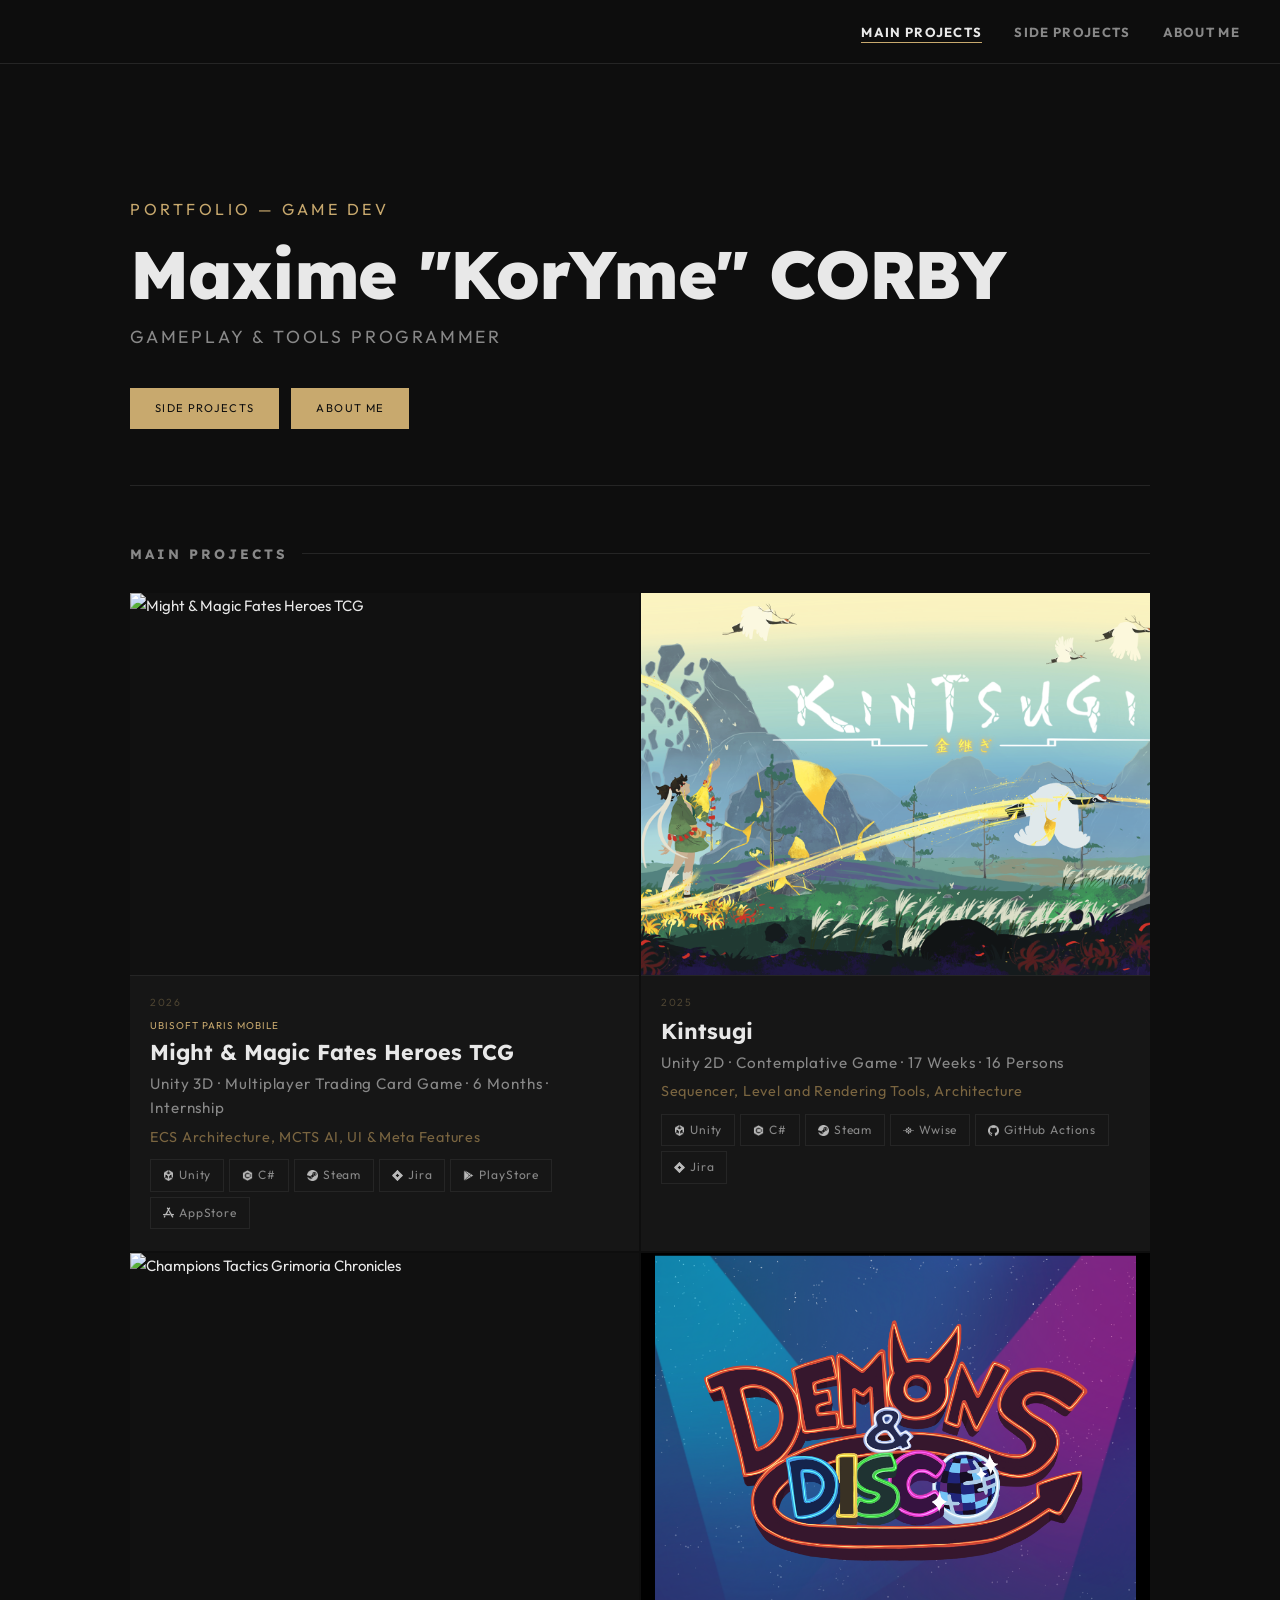
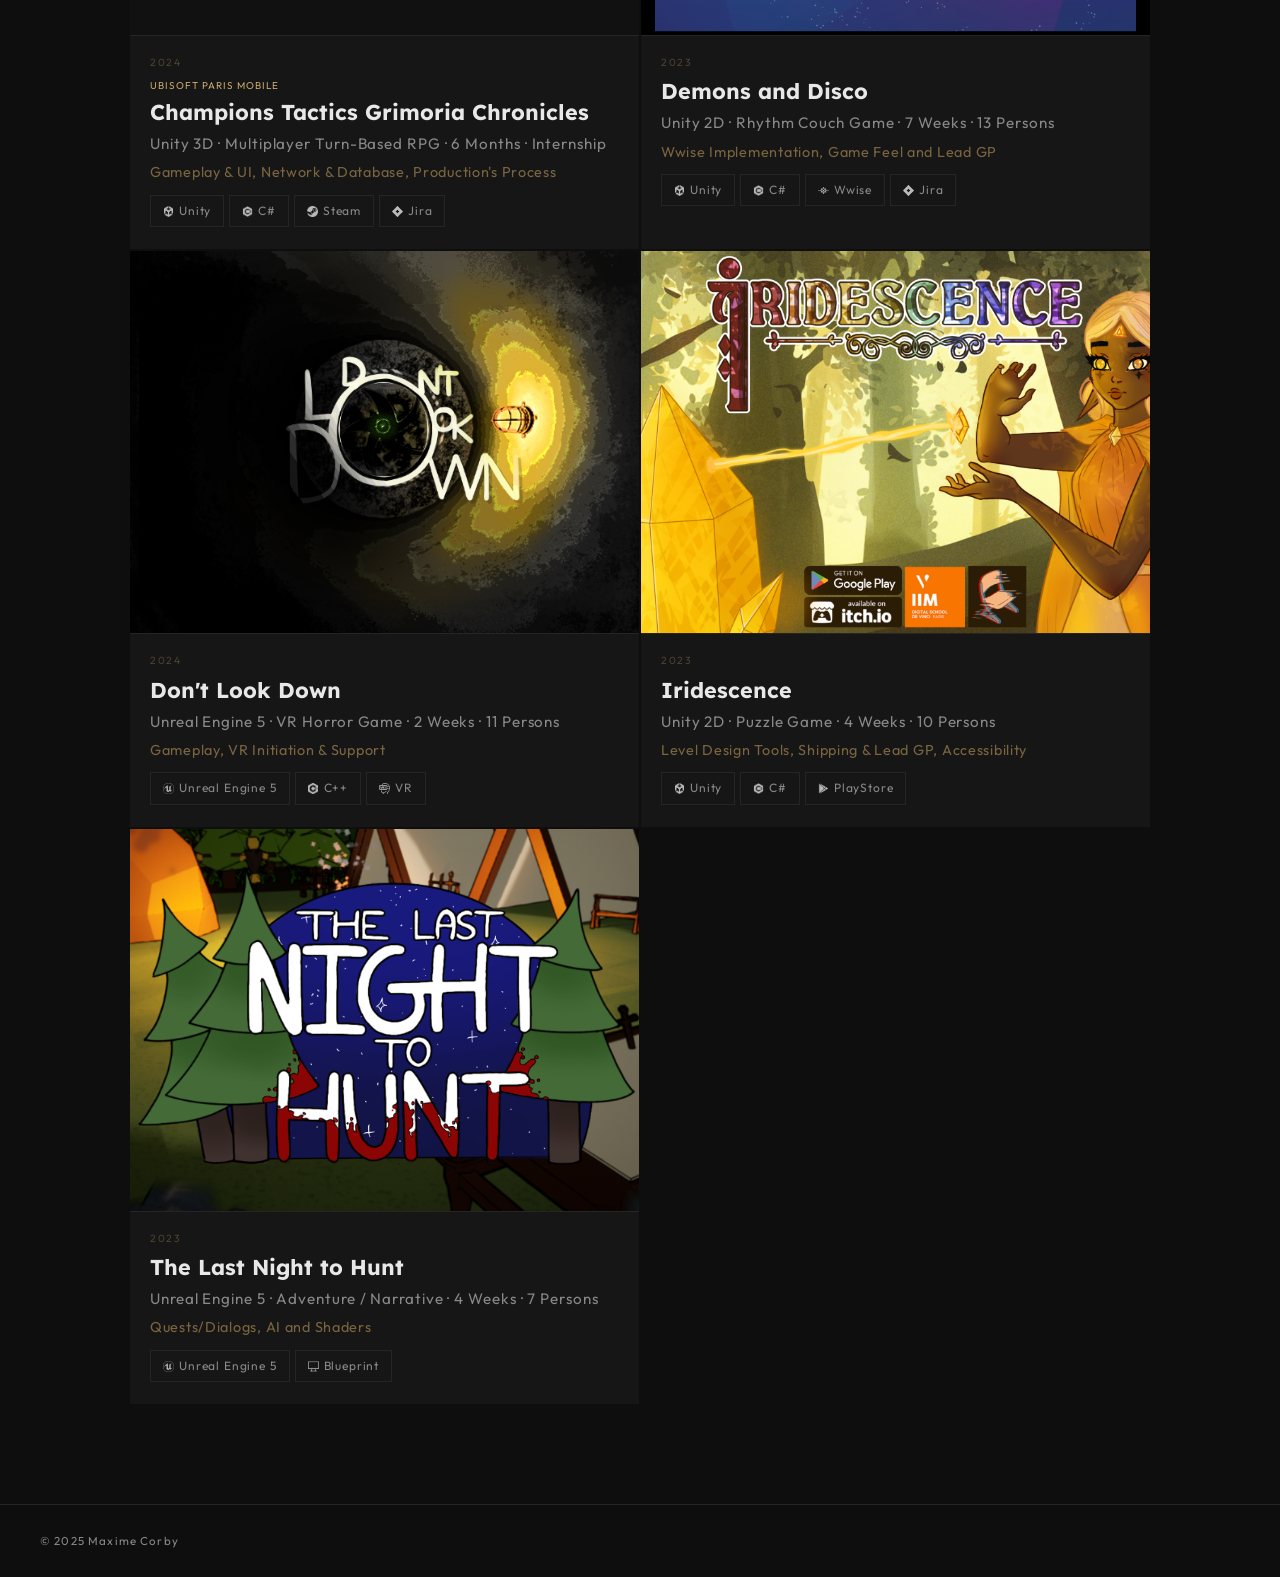
==== commit 6c7622ef: "Removing index for year on project thumbnail" ====
--- a/index.html
+++ b/index.html
@@ -55,7 +55,7 @@
         ${buildThumb(p)}
       </div>
       <div class="card-body">
-        <div class="card-idx">${String(i+1).padStart(2,'0')}</div>
+        <div class="card-idx">${p.year}</div>
         ${p.company ? `<div style="font-size:.62rem;letter-spacing:.1em;text-transform:uppercase;color:var(--accent);margin-bottom:4px;">${p.company}</div>` : ''}
         <div class="card-title">${p.title}</div>
         <div class="card-meta">${p.engine} · ${p.genre} · ${p.duration} · ${p.teamSize}</div>
